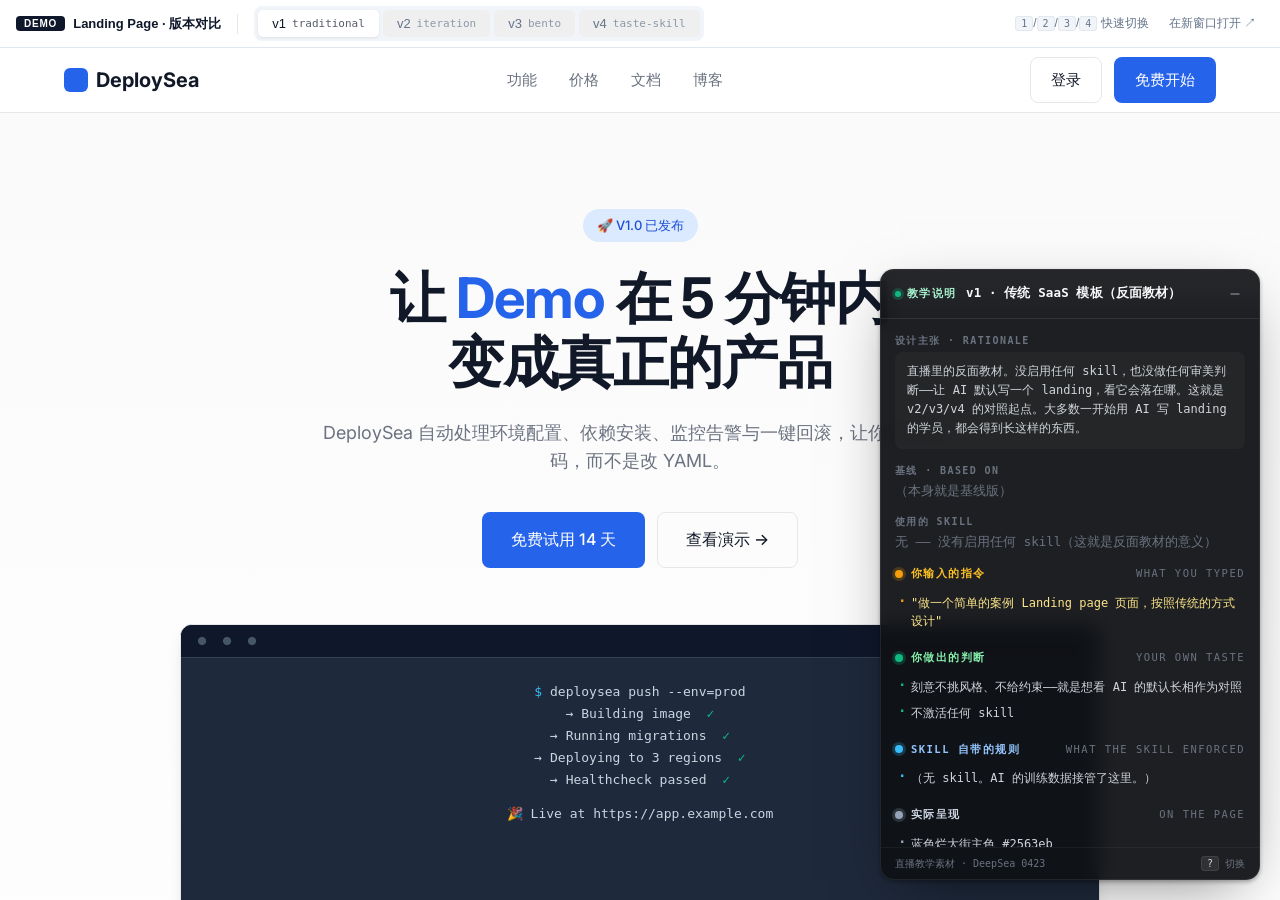
==== landing/index.html @ 95f56cbd "初版：slides + 4 版 landing 案例" ====
<!doctype html>
<html lang="zh-CN">
<head>
  <meta charset="utf-8" />
  <meta name="viewport" content="width=device-width, initial-scale=1" />
  <title>Landing — Version Switcher</title>
  <style>
    :root {
      --bar-h: 48px;
      --ink: #0f172a;
      --ink-dim: #64748b;
      --line: #e2e8f0;
      --bg: #f8fafc;
      --accent: #2563eb;
    }
    * { box-sizing: border-box; }
    html, body { margin: 0; padding: 0; height: 100%; background: var(--bg); }
    body {
      font-family: -apple-system, BlinkMacSystemFont, 'PingFang SC', sans-serif;
      color: var(--ink);
    }

    .switcher {
      position: fixed; top: 0; left: 0; right: 0;
      height: var(--bar-h); z-index: 50;
      background: rgba(255,255,255,0.94);
      backdrop-filter: blur(10px);
      border-bottom: 1px solid var(--line);
      display: flex; align-items: center;
      padding: 0 16px; gap: 16px;
      font-size: 13px;
    }
    .switcher__brand {
      font-weight: 600; color: var(--ink);
      display: flex; align-items: center; gap: 8px;
    }
    .switcher__brand .badge {
      display: inline-block; padding: 2px 8px;
      background: var(--ink); color: white;
      border-radius: 4px; font-size: 10px;
      font-weight: 700; letter-spacing: 0.08em;
    }
    .switcher__divider {
      width: 1px; height: 20px; background: var(--line);
    }
    .switcher__tabs {
      display: flex; gap: 4px;
      background: #f1f5f9;
      padding: 4px; border-radius: 8px;
    }
    .switcher__tab {
      appearance: none; border: 0;
      padding: 6px 14px; border-radius: 5px;
      font-family: inherit; font-size: 13px; font-weight: 500;
      color: var(--ink-dim); cursor: pointer;
      transition: all 0.15s ease;
      display: inline-flex; align-items: center; gap: 6px;
    }
    .switcher__tab:hover { color: var(--ink); }
    .switcher__tab[aria-pressed="true"] {
      background: white;
      color: var(--ink);
      box-shadow: 0 1px 3px rgba(0,0,0,0.08);
    }
    .switcher__tab .label-en {
      font-family: ui-monospace, Menlo, monospace;
      font-size: 11px; opacity: 0.7;
    }

    .switcher__spacer { flex: 1; }

    .switcher__meta {
      color: var(--ink-dim); font-size: 12px;
      display: flex; align-items: center; gap: 12px;
    }
    .switcher__meta a {
      color: var(--ink-dim);
      text-decoration: none;
      padding: 4px 8px;
      border-radius: 4px;
      transition: all 0.15s ease;
    }
    .switcher__meta a:hover { color: var(--ink); background: #f1f5f9; }
    .switcher__meta kbd {
      font-family: ui-monospace, Menlo, monospace;
      font-size: 10px;
      background: #f1f5f9;
      border: 1px solid var(--line);
      border-radius: 3px;
      padding: 1px 5px;
      color: var(--ink-dim);
    }

    .frame-wrap {
      position: absolute;
      top: var(--bar-h); left: 0; right: 0; bottom: 0;
      background: white;
    }
    .frame {
      width: 100%; height: 100%;
      border: 0; display: block;
      background: white;
    }

    @media (max-width: 640px) {
      .switcher { padding: 0 8px; gap: 8px; }
      .switcher__brand .text { display: none; }
      .switcher__meta { display: none; }
      .switcher__tab { padding: 6px 10px; }
      .switcher__tab .label-en { display: none; }
    }
  </style>
</head>
<body>
  <header class="switcher" role="toolbar" aria-label="版本切换">
    <span class="switcher__brand">
      <span class="badge">DEMO</span>
      <span class="text">Landing Page · 版本对比</span>
    </span>

    <span class="switcher__divider" aria-hidden="true"></span>

    <div class="switcher__tabs" role="tablist">
      <button class="switcher__tab" role="tab" data-version="v1" aria-pressed="false">
        v1 <span class="label-en">traditional</span>
      </button>
      <button class="switcher__tab" role="tab" data-version="v2" aria-pressed="false">
        v2 <span class="label-en">iteration</span>
      </button>
      <button class="switcher__tab" role="tab" data-version="v3" aria-pressed="false">
        v3 <span class="label-en">bento</span>
      </button>
      <button class="switcher__tab" role="tab" data-version="v4" aria-pressed="false">
        v4 <span class="label-en">taste-skill</span>
      </button>
    </div>

    <span class="switcher__spacer"></span>

    <div class="switcher__meta">
      <span><kbd>1</kbd>/<kbd>2</kbd>/<kbd>3</kbd>/<kbd>4</kbd> 快速切换</span>
      <a id="open-new" href="#" target="_blank" rel="noopener">在新窗口打开 ↗</a>
    </div>
  </header>

  <div class="frame-wrap">
    <iframe id="frame" class="frame" src="" title="Landing Page Preview" loading="eager"></iframe>
  </div>

  <script>
    (function () {
      const versions = ['v1', 'v2', 'v3', 'v4'];
      const tabs = Array.from(document.querySelectorAll('.switcher__tab'));
      const $frame = document.getElementById('frame');
      const $openNew = document.getElementById('open-new');

      function urlFor(v) { return `./${v}/index.html`; }

      function activate(v, { push = true } = {}) {
        if (!versions.includes(v)) v = 'v1';
        tabs.forEach(t => t.setAttribute('aria-pressed', String(t.dataset.version === v)));
        const url = urlFor(v);
        // only reload the iframe if the version actually changed
        if (!$frame.src || !$frame.src.endsWith(url.replace('./', ''))) {
          $frame.src = url;
        }
        $openNew.href = url;
        document.title = `Landing · ${v}`;
        if (push) history.replaceState(null, '', `#${v}`);
      }

      tabs.forEach(t => {
        t.addEventListener('click', () => activate(t.dataset.version));
      });

      window.addEventListener('keydown', (e) => {
        // ignore when iframe is focused — user is interacting with the page
        if (e.target && e.target.tagName === 'INPUT') return;
        const map = { '1': 'v1', '2': 'v2', '3': 'v3', '4': 'v4' };
        if (map[e.key]) activate(map[e.key]);
      });

      // initial: hash > default v1
      const initial = (location.hash || '').replace('#', '') || 'v1';
      activate(initial);
    })();
  </script>
</body>
</html>
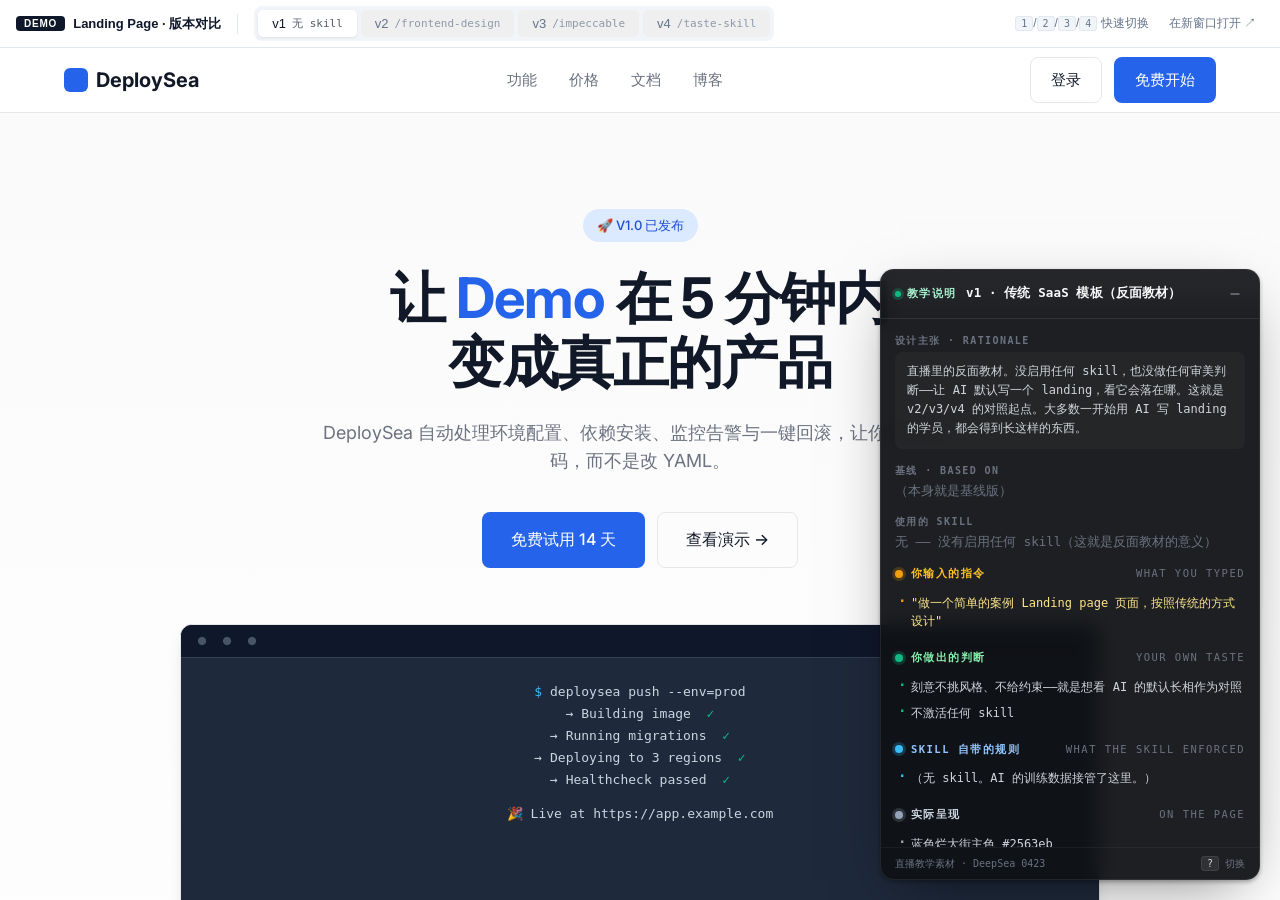
==== commit bf4ef3dd: "feat: mark /impeccable as primary pick + landing tabs show skill names Slides: - #18 skill overview:" ====
--- a/landing/index.html
+++ b/landing/index.html
@@ -122,16 +122,16 @@
 
     <div class="switcher__tabs" role="tablist">
       <button class="switcher__tab" role="tab" data-version="v1" aria-pressed="false">
-        v1 <span class="label-en">traditional</span>
+        v1 <span class="label-en">无 skill</span>
       </button>
       <button class="switcher__tab" role="tab" data-version="v2" aria-pressed="false">
-        v2 <span class="label-en">iteration</span>
+        v2 <span class="label-en">/frontend-design</span>
       </button>
       <button class="switcher__tab" role="tab" data-version="v3" aria-pressed="false">
-        v3 <span class="label-en">bento</span>
+        v3 <span class="label-en">/impeccable</span>
       </button>
       <button class="switcher__tab" role="tab" data-version="v4" aria-pressed="false">
-        v4 <span class="label-en">taste-skill</span>
+        v4 <span class="label-en">/taste-skill</span>
       </button>
     </div>
 
